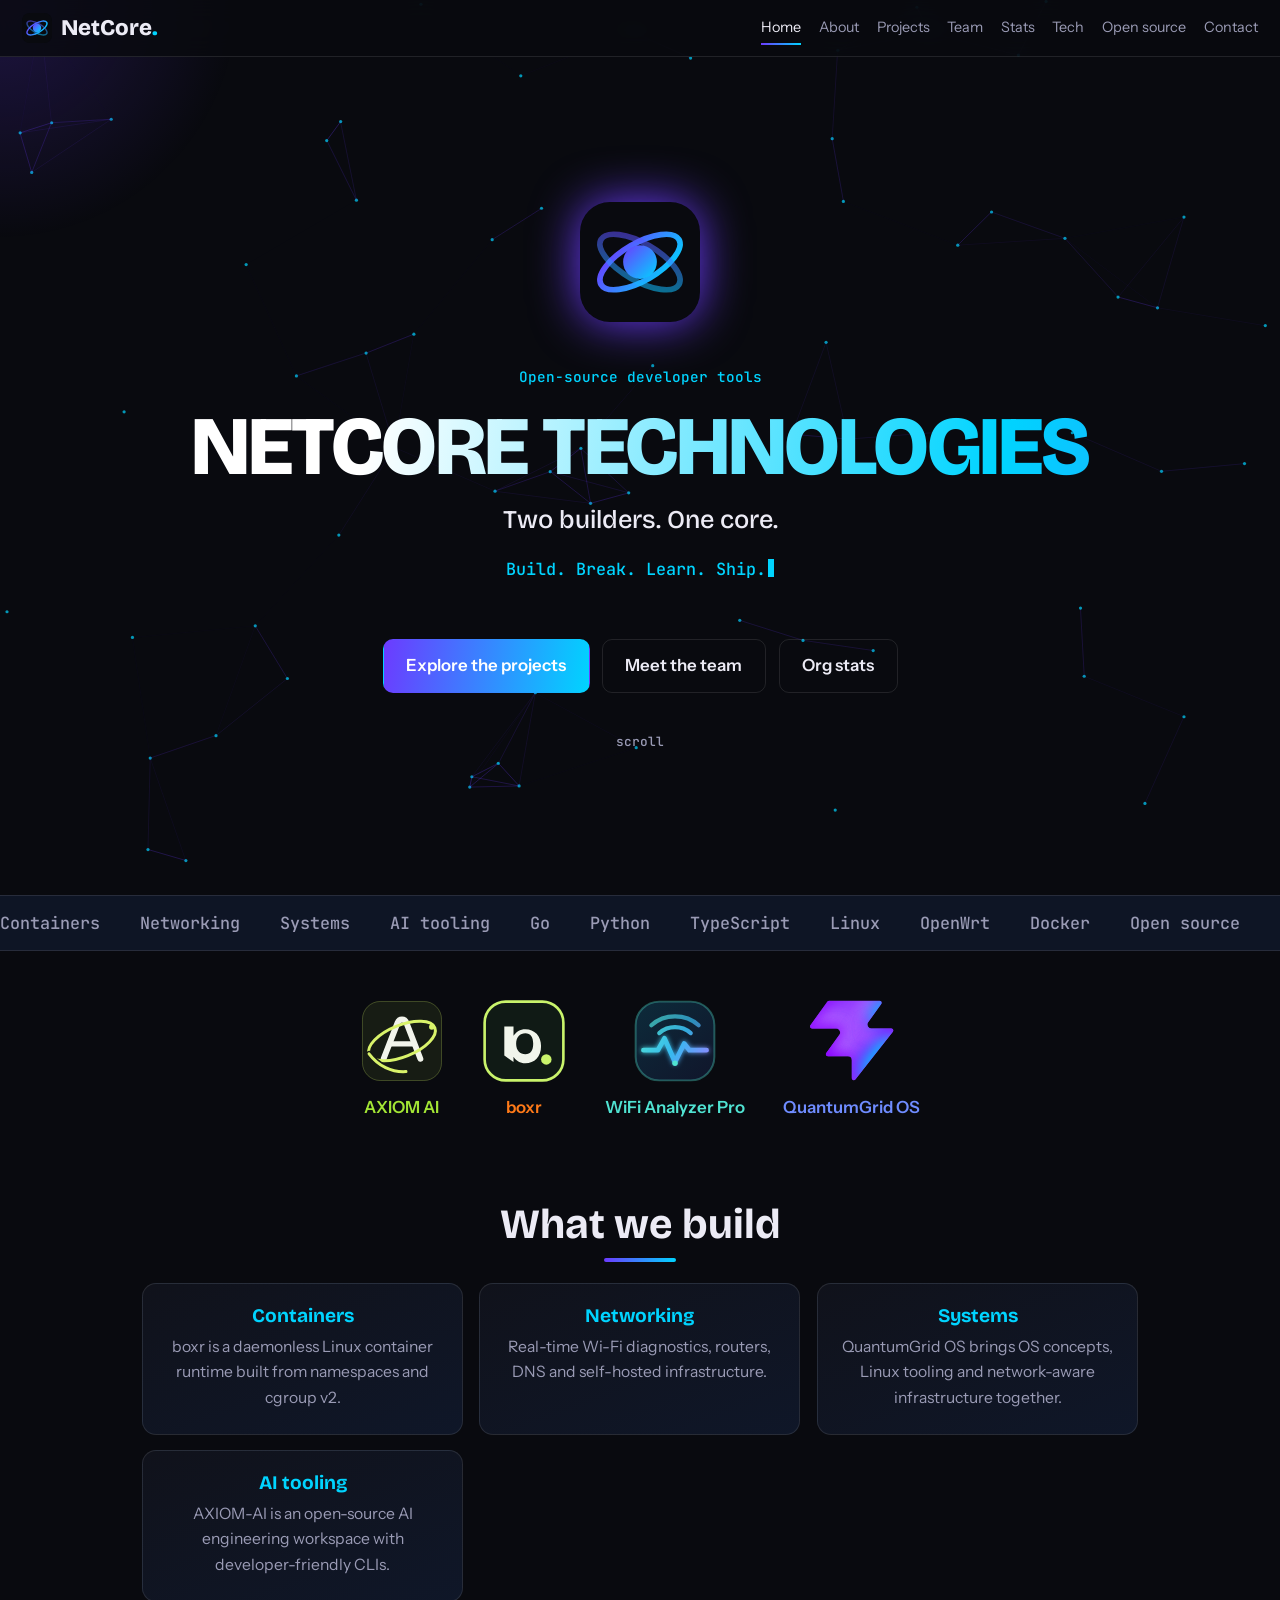
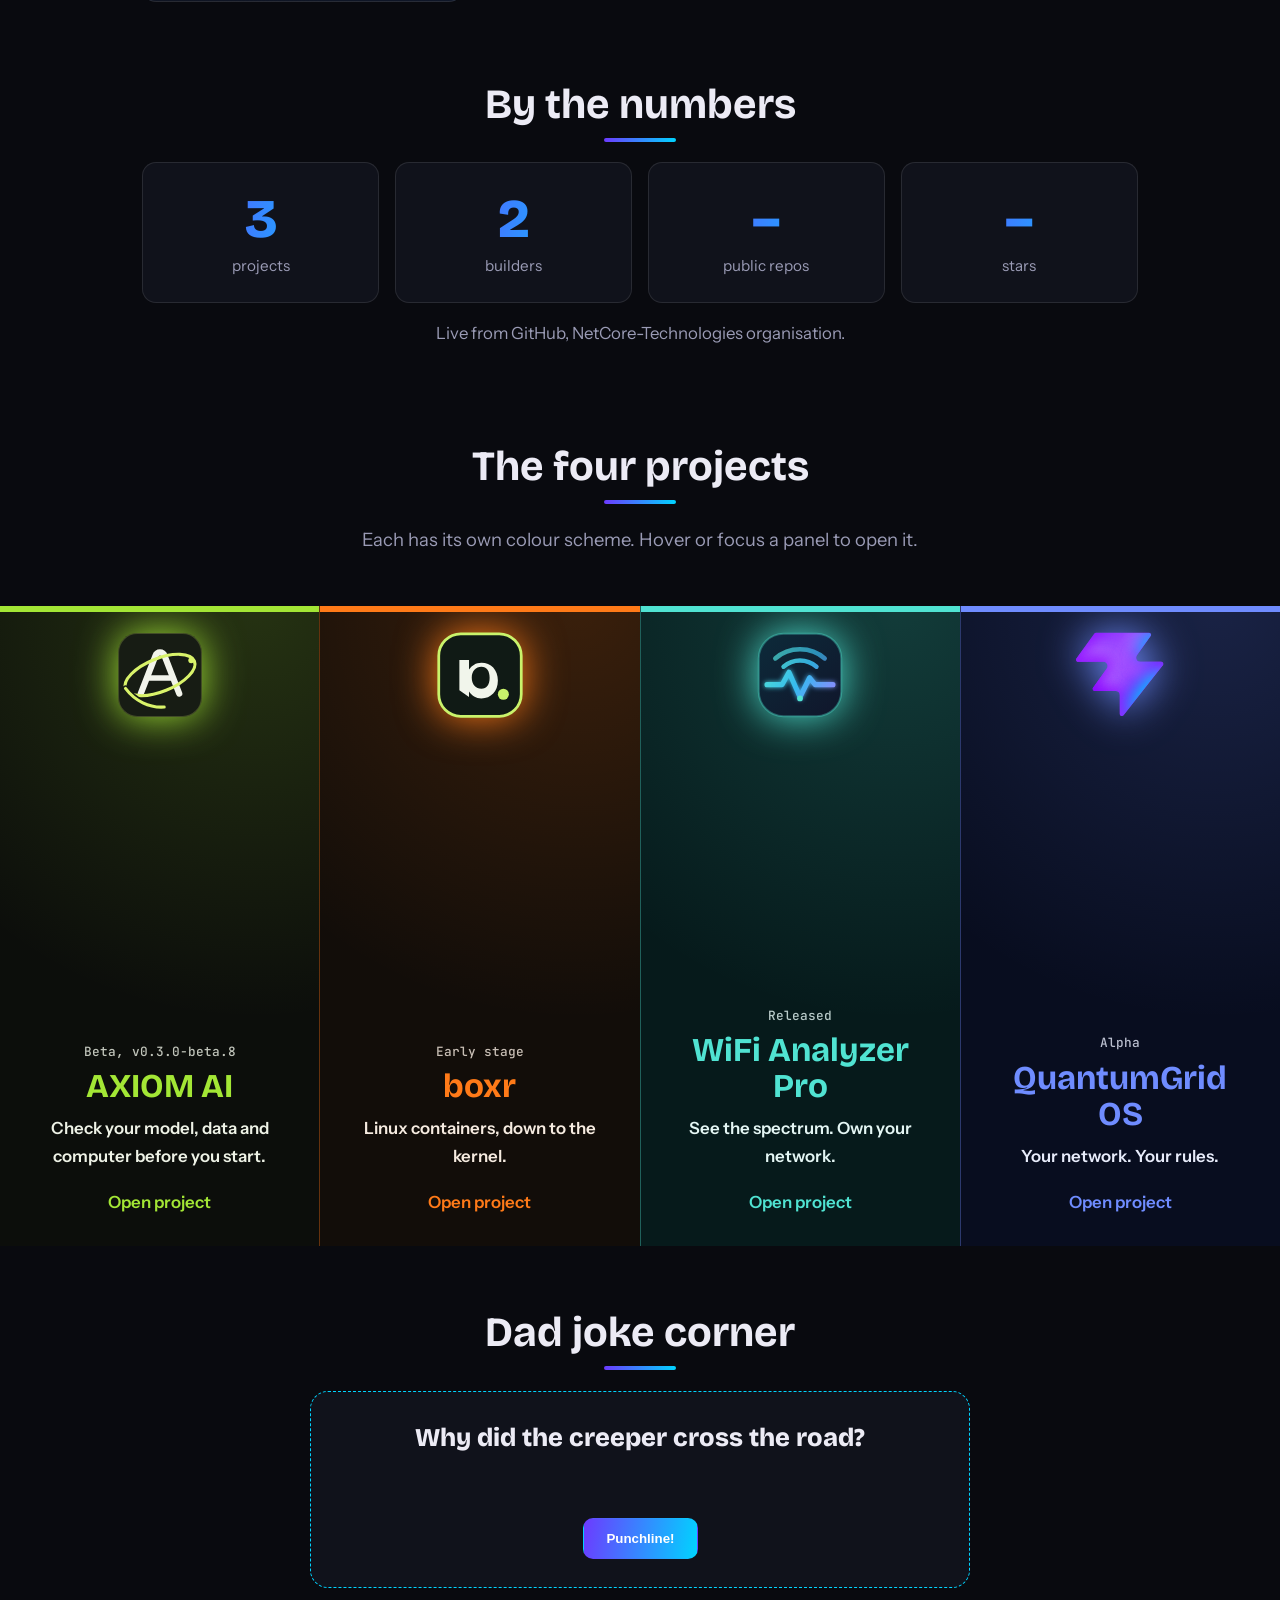
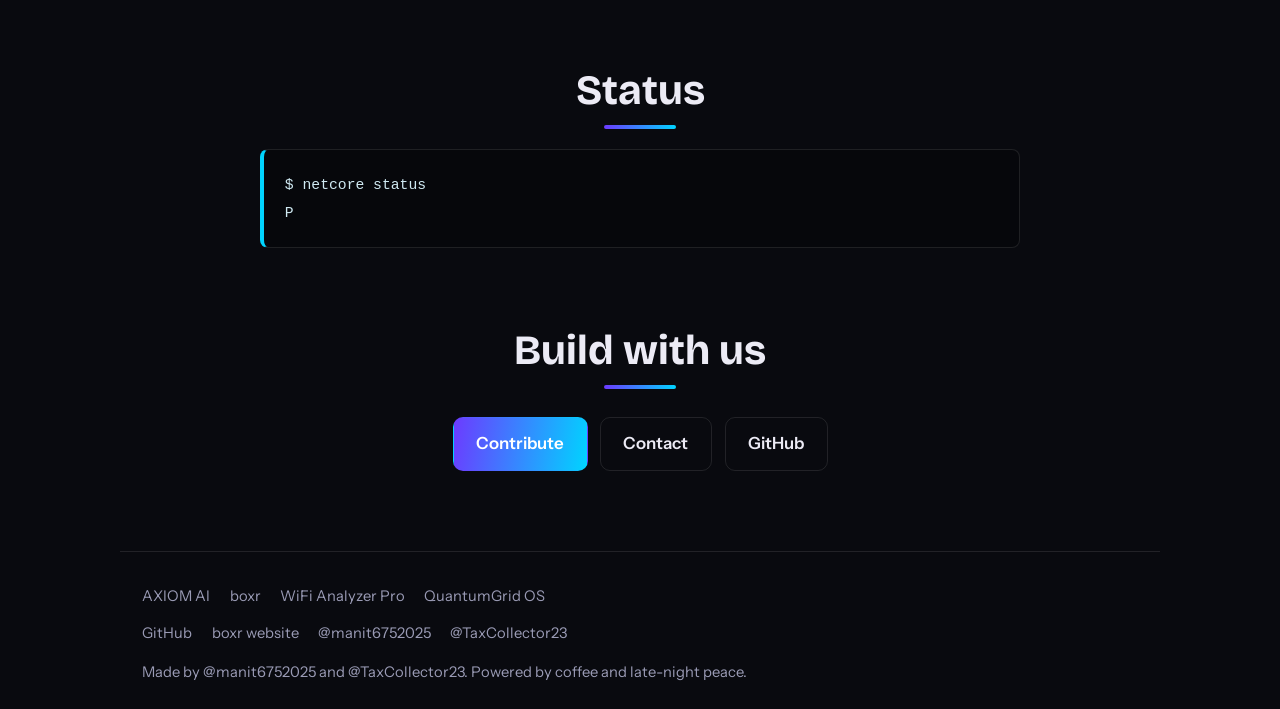
==== index.html @ c90f6499 "Prepare comapny website" ====
<!DOCTYPE html><html lang="en"><head><meta charset="utf-8"><meta name="viewport" content="width=device-width, initial-scale=1"><title>NetCore Technologies | Containers, networking, systems and AI</title><meta name="description" content="NetCore Technologies is a small open-source company building developer tools: boxr, WiFi Analyzer Pro, QuantumGrid OS and AXIOM-AI."><meta name="theme-color" content="#090A0F"><link rel="icon" type="image/svg+xml" href="assets/netcore.svg"><link rel="preconnect" href="https://fonts.googleapis.com"><link rel="preconnect" href="https://fonts.gstatic.com" crossorigin><link href="https://fonts.googleapis.com/css2?family=Bricolage+Grotesque:opsz,wght@12..96,500;12..96,800&amp;family=Instrument+Sans:wght@400;600&amp;family=JetBrains+Mono:wght@500&amp;display=swap" rel="stylesheet"><link rel="stylesheet" href="style.css?v=2"></head><body data-t=""><canvas id="bg" aria-hidden="true"></canvas><div class="glow" aria-hidden="true"></div><div class="bar"></div><header class="nav"><a class="brand" href="index.html"><img class="brandlogo" src="assets/netcore.svg" alt="">NetCore<i>.</i></a><button class="burger" aria-label="Menu" aria-expanded="false"><span></span><span></span></button><nav><a href="index.html" class=on>Home</a><a href="about.html">About</a><a href="projects.html">Projects</a><a href="team.html">Team</a><a href="stats.html">Stats</a><a href="tech.html">Tech</a><a href="open-source.html">Open source</a><a href="contact.html">Contact</a></nav></header><main><section class="hero"><div class="hlogo"><img src="assets/netcore.svg" alt="NetCore Technologies logo" width="120" height="120"><i></i><i></i></div><p class="kick">Open-source developer tools</p><h1 class="glitch long" data-g="NETCORE TECHNOLOGIES">NETCORE TECHNOLOGIES</h1><p class="sub">Two builders. One core.</p><p class="type" id="type" data-lines="Build. Break. Learn. Ship.|Linux containers, down to the kernel|boxr | WiFi Analyzer Pro | QuantumGrid OS | AXIOM-AI|Containers | Networking | Systems | AI|I run on coffee and late-night peace."></p><div class="cta"><a class="btn" href="projects.html">Explore the projects</a><a class="btn ghost" href="team.html">Meet the team</a><a class="btn ghost" href="stats.html">Org stats</a></div><a class="scroll" href="#do">scroll</a></section>
<div class="marq"><div><span>Containers</span><span>Networking</span><span>Systems</span><span>AI tooling</span><span>Go</span><span>Python</span><span>TypeScript</span><span>Linux</span><span>OpenWrt</span><span>Docker</span><span>Open source</span><span>Tested</span><span>Documented</span><span>Honest about limits</span><span>Containers</span><span>Networking</span><span>Systems</span><span>AI tooling</span><span>Go</span><span>Python</span><span>TypeScript</span><span>Linux</span><span>OpenWrt</span><span>Docker</span><span>Open source</span><span>Tested</span><span>Documented</span><span>Honest about limits</span></div></div><div class="logos"><a href="axiom.html"><img src="assets/axiom.svg" alt="" width="84" height="84"><span style="color:#a3e635">AXIOM AI</span></a><a href="boxr.html"><img src="assets/boxr.svg" alt="" width="84" height="84"><span style="color:#ff7a18">boxr</span></a><a href="wifi-analyzer-pro.html"><img src="assets/wifi.svg" alt="" width="84" height="84"><span style="color:#50e3d2">WiFi Analyzer Pro</span></a><a href="quantumgrid-os.html"><img src="assets/quantumgrid.svg" alt="" width="84" height="84"><span style="color:#6f8cff">QuantumGrid OS</span></a></div>
<section id="do" class="wrap sec"><h2>What we build</h2><div class="grid"><a class="card tilt" href="boxr.html"><h3>Containers</h3><p>boxr is a daemonless Linux container runtime built from namespaces and cgroup v2.</p></a><a class="card tilt" href="wifi-analyzer-pro.html"><h3>Networking</h3><p>Real-time Wi-Fi diagnostics, routers, DNS and self-hosted infrastructure.</p></a><a class="card tilt" href="quantumgrid-os.html"><h3>Systems</h3><p>QuantumGrid OS brings OS concepts, Linux tooling and network-aware infrastructure together.</p></a><a class="card tilt" href="axiom.html"><h3>AI tooling</h3><p>AXIOM-AI is an open-source AI engineering workspace with developer-friendly CLIs.</p></a></div></section><section class="wrap sec "><h2>By the numbers</h2><div class="stats"><div class="stat"><b data-count="4">0</b><span>projects</span></div><div class="stat"><b data-count="2">0</b><span>builders</span></div><div class="stat"><b data-live="repos">–</b><span>public repos</span></div><div class="stat"><b data-live="stars">–</b><span>stars</span></div></div><p class="muted">Live from GitHub, NetCore-Technologies organisation.</p></section><section class="wrap sec"><h2>The four projects</h2><p class="lead">Each has its own colour scheme. Hover or focus a panel to open it.</p></section><div class="split"><a class="panel" href="axiom.html" style="--pb:#0c0e0b;--pa:#a3e635;--pi:#eef2e6"><img class="plogo" src="assets/axiom.svg" alt="" width="88" height="88"><span class="pst">Beta, v0.3.0-beta.8</span><h3>AXIOM AI</h3><p class="ptag">Check your model, data and computer before you start.</p><p class="pdesc">Most AI projects fail early for boring reasons: the model doesn’t fit, the dataset has broken rows, or the setup is wrong. AXIOM catches those…</p><span class="pgo">Open project</span></a><a class="panel" href="boxr.html" style="--pb:#120d09;--pa:#ff7a18;--pi:#f6ebe0"><img class="plogo" src="assets/boxr.svg" alt="" width="88" height="88"><span class="pst">Early stage</span><h3>boxr</h3><p class="ptag">Linux containers, down to the kernel.</p><p class="pdesc">A small, daemonless container runtime built from scratch in Go with Linux namespaces, cgroup v2 and OverlayFS. It exists to make the kernel…</p><span class="pgo">Open project</span></a><a class="panel" href="wifi-analyzer-pro.html" style="--pb:#061a1b;--pa:#50e3d2;--pi:#e4f6f4"><img class="plogo" src="assets/wifi.svg" alt="" width="88" height="88"><span class="pst">Released</span><h3>WiFi Analyzer Pro</h3><p class="ptag">See the spectrum. Own your network.</p><p class="pdesc">Local-first Wi-Fi visibility and network diagnostics for engineers, IT teams and power users. A Python backend and React dashboard bring wireless…</p><span class="pgo">Open project</span></a><a class="panel" href="quantumgrid-os.html" style="--pb:#080d1f;--pa:#6f8cff;--pi:#e8ecfb"><img class="plogo" src="assets/quantumgrid.svg" alt="" width="88" height="88"><span class="pst">Alpha</span><h3>QuantumGrid OS</h3><p class="ptag">Your network. Your rules.</p><p class="pdesc">An OpenWrt-based network operating system for Qualcomm routers, first built for the Arcadyan AW1000. It pairs a pinned, reproducible firmware build…</p><span class="pgo">Open project</span></a></div><section class="wrap sec "><h2>Dad joke corner</h2><div class="joke" data-joke><p class="js" aria-live="polite"></p><p class="jp"></p><button class="btn" type="button">Punchline!</button></div></section><section class="wrap sec "><h2>Status</h2><pre class="term" data-term="$ netcore status|Projects             : compiling (boxr, WiFi Analyzer Pro, QuantumGrid OS, AXIOM-AI)|Containers           : namespaces + cgroups|Network curiosity    : 100%|Open-source          : always|Coffee level         : critically important|Sleep                : optional (not recommended)|Deadline camouflage  : enabled|Peace                : still being explored"><code></code></pre></section><section class="wrap sec center"><h2>Build with us</h2><div class="cta"><a class="btn" href="open-source.html">Contribute</a><a class="btn ghost" href="contact.html">Contact</a><a class="btn ghost" href="https://github.com/NetCore-Technologies">GitHub</a></div></section></main><footer class="foot"><div class="fl"><a href="axiom.html">AXIOM AI</a><a href="boxr.html">boxr</a><a href="wifi-analyzer-pro.html">WiFi Analyzer Pro</a><a href="quantumgrid-os.html">QuantumGrid OS</a></div><div class="fl"><a href="https://github.com/NetCore-Technologies">GitHub</a><a href="https://netcore-technologies.github.io/boxr/">boxr website</a><a href="https://github.com/manit6752025">@manit6752025</a><a href="https://github.com/TaxCollector23">@TaxCollector23</a></div><p>Made by @manit6752025 and @TaxCollector23. Powered by coffee and late-night peace.</p></footer><script src="script.js?v=1" defer></script></body></html>
---- style.css ----
:root{--bg:#090A0F;--navy:#14213D;--ink:#ecebf5;--mut:#9a9bb5;--acc:#6C3BFF;--a2:#00D4FF;--panel:#10121b;--line:rgba(255,255,255,.1);--f1:"Bricolage Grotesque",system-ui,sans-serif;--f2:"Instrument Sans",system-ui,sans-serif;--fm:"JetBrains Mono",ui-monospace,monospace;box-sizing:border-box}
body[data-t="axiom"]{--bg:#0c0e0b;--navy:#1b2314;--ink:#eef2e6;--mut:#a3ab96;--acc:#a3e635;--a2:#4d7c0f;--panel:#151912}
body[data-t="boxr"]{--bg:#120d09;--navy:#2a1a0e;--ink:#f6ebe0;--mut:#b5a393;--acc:#ff7a18;--a2:#00add8;--panel:#1d1510}
body[data-t="wifi-analyzer-pro"]{--bg:#061a1b;--navy:#0b3033;--ink:#e4f6f4;--mut:#8fb3b0;--acc:#50e3d2;--a2:#f2c94c;--panel:#0b2527}
body[data-t="quantumgrid-os"]{--bg:#080d1f;--navy:#14213D;--ink:#e8ecfb;--mut:#98a2c8;--acc:#6f8cff;--a2:#00d4ff;--panel:#101936}
*,*::before,*::after{box-sizing:inherit}
html{scroll-behavior:smooth}
body{margin:0;background:var(--bg);color:var(--ink);font:400 1.05rem/1.65 var(--f2);-webkit-font-smoothing:antialiased;overflow-x:hidden}
a{color:inherit}
h1,h2,h3{font-family:var(--f1);line-height:1.08;margin:0}
h2{font-size:clamp(1.8rem,4vw,2.6rem);margin-bottom:1.3rem}
p{max-width:66ch}
main{position:relative;z-index:2}
#bg{position:fixed;inset:0;width:100%;height:100%;z-index:0;pointer-events:none}
.glow{position:fixed;width:520px;height:520px;left:0;top:0;margin:-260px 0 0 -260px;border-radius:50%;background:radial-gradient(circle,color-mix(in srgb,var(--acc) 22%,transparent),transparent 65%);z-index:1;pointer-events:none;transition:transform .12s linear}
.bar{position:fixed;top:0;left:0;height:3px;width:0;z-index:50;background:linear-gradient(90deg,var(--acc),var(--a2))}
.wrap{max-width:1040px;margin:0 auto;padding:4rem 1.4rem 1rem}
.center{text-align:center}
.center p,.center .cta{margin-left:auto;margin-right:auto;justify-content:center}
.nav{position:sticky;top:0;z-index:40;display:flex;justify-content:space-between;align-items:center;padding:.8rem 1.4rem;background:color-mix(in srgb,var(--bg) 82%,transparent);backdrop-filter:blur(12px);border-bottom:1px solid var(--line)}
.brand{font:800 1.4rem var(--f1);text-decoration:none}
.brand i{color:var(--a2);font-style:normal}
.nav nav{display:flex;gap:1.1rem;font-size:.9rem}
.nav nav a{text-decoration:none;color:var(--mut);position:relative;padding:.2rem 0}
.nav nav a::after{content:"";position:absolute;left:0;bottom:-2px;height:2px;width:0;background:linear-gradient(90deg,var(--acc),var(--a2));transition:width .3s}
.nav nav a:hover,.nav nav a.on{color:var(--ink)}
.nav nav a:hover::after,.nav nav a.on::after{width:100%}
.burger{display:none;background:none;border:0;width:40px;height:40px;cursor:pointer;flex-direction:column;justify-content:center;gap:7px;align-items:center}
.burger span{display:block;width:24px;height:2px;background:var(--ink);transition:transform .3s}
.burger[aria-expanded=true] span:first-child{transform:translateY(4.5px) rotate(45deg)}
.burger[aria-expanded=true] span:last-child{transform:translateY(-4.5px) rotate(-45deg)}
a:focus-visible,button:focus-visible{outline:2px solid var(--a2);outline-offset:3px}
.hero{min-height:calc(100vh - 62px);display:flex;flex-direction:column;align-items:center;justify-content:center;text-align:center;padding:3rem 1.4rem;position:relative}
.hero .cta{justify-content:center}
.hero h1{font-size:clamp(2.8rem,11vw,8rem);font-weight:800;letter-spacing:-.03em;background:linear-gradient(100deg,#fff 10%,var(--a2) 45%,var(--acc) 90%);-webkit-background-clip:text;background-clip:text;color:transparent;background-size:200% auto;animation:sheen 6s linear infinite}
@keyframes sheen{to{background-position:-200% center}}
.glitch{position:relative}
.glitch::before,.glitch::after{content:attr(data-g);position:absolute;left:0;top:0;width:100%;background:inherit;-webkit-background-clip:text;background-clip:text;color:transparent;opacity:0}
.glitch::before{animation:gl1 5s infinite;color:var(--a2);-webkit-text-fill-color:var(--a2)}
.glitch::after{animation:gl2 5s infinite;color:var(--acc);-webkit-text-fill-color:var(--acc)}
@keyframes gl1{0%,92%,100%{opacity:0;transform:none}93%{opacity:.8;transform:translate(-4px,2px)}96%{opacity:.8;transform:translate(3px,-2px)}}
@keyframes gl2{0%,92%,100%{opacity:0;transform:none}94%{opacity:.8;transform:translate(4px,-2px)}97%{opacity:.8;transform:translate(-3px,2px)}}
.sub{font:500 clamp(1.1rem,2.4vw,1.6rem) var(--f1);margin:.8rem auto 0}
.kick{font:500 .9rem var(--fm);color:var(--a2);margin:0 0 1rem}
.type{font:500 1.05rem var(--fm);color:var(--a2);min-height:1.8em;margin:1.4rem auto}
.type::after{content:"";display:inline-block;width:.55ch;height:1.1em;margin-left:2px;vertical-align:-.15em;background:var(--a2);animation:blink 1s steps(2) infinite}
@keyframes blink{50%{opacity:0}}
.scroll{margin-top:2.5rem;font:500 .8rem var(--fm);color:var(--mut);text-decoration:none;animation:bob 2s ease-in-out infinite}
@keyframes bob{50%{transform:translateY(8px)}}
.ph{position:relative;max-width:1040px;margin:0 auto;padding:5.5rem 1.4rem 2.5rem;overflow:hidden}
.wave{position:absolute;left:0;right:0;top:0;height:100%;z-index:-1;background:linear-gradient(115deg,transparent 0%,color-mix(in srgb,var(--navy) 90%,transparent) 30%,color-mix(in srgb,var(--acc) 38%,transparent) 65%,color-mix(in srgb,var(--a2) 34%,transparent) 100%);background-size:200% 200%;animation:wv 9s ease-in-out infinite alternate;mask-image:linear-gradient(#000 40%,transparent);-webkit-mask-image:linear-gradient(#000 40%,transparent);border-radius:0 0 40px 40px}
@keyframes wv{to{background-position:100% 100%}}
.ph h1{font-size:clamp(2.6rem,8vw,5.5rem);font-weight:800;letter-spacing:-.035em}
.proj h1{color:var(--acc)}
.ptagline{font:500 clamp(1.3rem,3vw,2rem) var(--f1);margin:.8rem 0 1.2rem}
.lead{color:var(--mut);font-size:1.15rem}
.big{font:800 clamp(1.5rem,4vw,2.6rem)/1.2 var(--f1);max-width:24ch;margin:0 auto;background:linear-gradient(100deg,var(--acc),var(--a2));-webkit-background-clip:text;background-clip:text;color:transparent}
.cta{display:flex;flex-wrap:wrap;gap:.8rem;margin-top:1.8rem}
.btn{display:inline-block;padding:.75rem 1.4rem;border-radius:10px;background:linear-gradient(100deg,var(--acc),var(--a2));color:#fff;font-weight:600;text-decoration:none;border:1px solid transparent;transition:transform .2s,box-shadow .2s}
.proj .btn{color:var(--bg)}
.btn:hover{transform:translateY(-3px);box-shadow:0 10px 30px -8px var(--acc)}
.btn.ghost{background:transparent;color:var(--ink);border-color:var(--line)}
.btn.ghost:hover{border-color:var(--a2);color:var(--a2);box-shadow:none}
.muted{color:var(--mut)}
.grid{display:grid;grid-template-columns:repeat(auto-fit,minmax(240px,1fr));gap:1rem}
.card{display:block;padding:1.4rem;background:linear-gradient(160deg,var(--panel),color-mix(in srgb,var(--navy) 55%,var(--bg)));border:1px solid var(--line);border-radius:14px;text-decoration:none;transition:border-color .3s,box-shadow .3s;transform-style:preserve-3d;will-change:transform}
.card:hover{border-color:var(--a2);box-shadow:0 18px 40px -20px var(--acc)}
.card h3{font-size:1.2rem;margin-bottom:.4rem;color:var(--a2)}
.proj~.sec .card h3{color:var(--acc)}
.card p{margin:0;color:var(--mut);font-size:.98rem}
.chips{display:flex;flex-wrap:wrap;gap:.55rem;padding:0;list-style:none;margin:.6rem 0 1.2rem}
.chips li{padding:.4rem .9rem;border:1px solid var(--line);border-radius:999px;background:var(--panel);font-size:.93rem;transition:border-color .2s,transform .2s}
.chips li:hover{border-color:var(--a2);transform:translateY(-2px)}
.groups{display:grid;grid-template-columns:repeat(auto-fit,minmax(300px,1fr));gap:1.2rem}
.groups h3{font-size:1.1rem;color:var(--a2)}
.icons{max-width:100%}
.marq{overflow:hidden;border-block:1px solid var(--line);background:color-mix(in srgb,var(--navy) 50%,transparent);padding:1rem 0;position:relative;z-index:2}
.marq div{display:flex;gap:2.5rem;width:max-content;animation:mq 32s linear infinite}
.marq span{font:500 1.05rem var(--fm);color:var(--mut);white-space:nowrap}
@keyframes mq{to{transform:translateX(-50%)}}
.stats{display:grid;grid-template-columns:repeat(auto-fit,minmax(170px,1fr));gap:1rem}
.stat{padding:1.4rem;border:1px solid var(--line);border-radius:14px;background:var(--panel);text-align:center}
.stat b{display:block;font:800 clamp(2.2rem,6vw,3.4rem) var(--f1);background:linear-gradient(100deg,var(--acc),var(--a2));-webkit-background-clip:text;background-clip:text;color:transparent}
.stat span{color:var(--mut);font-size:.95rem}
.term,.code{margin:0;padding:1.3rem;background:#06070b;border:1px solid var(--line);border-left:4px solid var(--a2);border-radius:8px;overflow-x:auto;font:500 .92rem/1.75 var(--fm);color:#cfe9f2;min-height:3rem}
.code{border-left-color:var(--acc)}
.split{display:flex;height:min(74vh,640px);min-height:460px;position:relative;z-index:2;margin-top:1rem}
.panel{flex:1;min-width:0;display:flex;flex-direction:column;justify-content:flex-end;gap:.6rem;padding:1.8rem;background:var(--pb);color:var(--pi);text-decoration:none;border-left:1px solid color-mix(in srgb,var(--pa) 35%,transparent);position:relative;overflow:hidden;transition:flex .55s cubic-bezier(.2,.8,.2,1)}
.panel::before{content:"";position:absolute;inset:0;background:radial-gradient(circle at 80% 0,color-mix(in srgb,var(--pa) 28%,transparent),transparent 60%);opacity:.6;transition:opacity .4s}
.panel::after{content:"";position:absolute;left:0;top:0;width:100%;height:6px;background:var(--pa)}
.panel>*{position:relative}
.panel:first-child{border-left:0}
.panel:hover,.panel:focus-visible{flex:2.5}
.panel:hover::before{opacity:1}
.panel h3{font-size:clamp(1.5rem,2.6vw,2.4rem);color:var(--pa)}
.pst{font:500 .8rem var(--fm);opacity:.8}
.ptag{margin:0;font-weight:600}
.pdesc{margin:0;font-size:.95rem;max-height:0;opacity:0;transition:max-height .5s,opacity .5s}
.panel:hover .pdesc,.panel:focus-visible .pdesc{max-height:9rem;opacity:.8}
.pgo{font-weight:600;color:var(--pa)}
.scrollx{overflow-x:auto}
table{width:100%;border-collapse:collapse;font-size:.95rem}
th,td{text-align:left;padding:.8rem;border-bottom:1px solid var(--line)}
th{color:var(--a2);font-family:var(--f1)}
td a{font-weight:600;color:var(--pa);text-decoration:none}
.sw{display:inline-block;width:42px;height:14px;border-radius:7px;background:var(--pa)}
.imgs{display:grid;grid-template-columns:repeat(auto-fit,minmax(300px,1fr));gap:1rem}
.imgs img,.snake{width:100%;border-radius:12px;border:1px solid var(--line);background:var(--panel)}
.snake{margin-top:1rem}
.bds{display:grid;gap:1.2rem}
.bd{display:flex;flex-wrap:wrap;gap:.6rem;align-items:center}
.bd h3{width:100%;font-size:1.1rem}
.pn{display:flex;justify-content:space-between;gap:1rem;flex-wrap:wrap;max-width:1040px;margin:3rem auto 0;padding:0 1.4rem}
.pn a{padding:.9rem 1.3rem;border:1px solid var(--pa);border-radius:10px;color:var(--pa);text-decoration:none;font-weight:600;transition:background .2s}
.pn a:hover{background:color-mix(in srgb,var(--pa) 18%,transparent)}
.foot{position:relative;z-index:2;max-width:1040px;margin:4rem auto 0;padding:2rem 1.4rem 2.5rem;border-top:1px solid var(--line);color:var(--mut);font-size:.92rem}
.fl{display:flex;flex-wrap:wrap;gap:1.2rem;margin-bottom:.8rem}
.fl a{text-decoration:none}
.fl a:hover{color:var(--a2)}
.rv{opacity:0;transform:translateY(28px);transition:opacity .7s cubic-bezier(.2,.8,.2,1),transform .7s cubic-bezier(.2,.8,.2,1);transition-delay:var(--d,0s)}
.rv.in{opacity:1;transform:none}
@media(max-width:1000px){.burger{display:flex}.nav nav{position:absolute;top:100%;left:0;right:0;flex-direction:column;gap:0;background:var(--bg);border-bottom:1px solid var(--line);max-height:0;overflow:hidden;transition:max-height .4s}.nav nav.open{max-height:520px}.nav nav a{padding:.9rem 1.4rem}}
@media(max-width:760px){.split{flex-direction:column;height:auto}.panel{flex:none;min-height:200px;border-left:0;border-top:1px solid var(--line)}.panel:hover,.panel:focus-visible{flex:none}.pdesc{max-height:none;opacity:.8}.glow{display:none}}
@media(prefers-reduced-motion:reduce){*,*::before,*::after{animation:none!important;transition:none!important;scroll-behavior:auto!important}.rv{opacity:1;transform:none}}
.cup{position:relative;width:90px;height:70px;margin:1rem auto 0;z-index:2}
.cup b{position:absolute;bottom:0;left:0;width:70px;height:52px;border-radius:0 0 34px 34px;background:linear-gradient(160deg,var(--acc),var(--a2))}
.cup b::after{content:"";position:absolute;right:-22px;top:10px;width:26px;height:24px;border:6px solid var(--a2);border-left:0;border-radius:0 16px 16px 0}
.cup i{position:absolute;bottom:60px;width:8px;height:34px;border-radius:8px;background:color-mix(in srgb,var(--ink) 55%,transparent);opacity:0;animation:steam 3s ease-in-out infinite}
.cup i:nth-child(1){left:14px}.cup i:nth-child(2){left:32px;animation-delay:.9s}.cup i:nth-child(3){left:50px;animation-delay:1.8s}
@keyframes steam{0%{opacity:0;transform:translateY(10px) scaleY(.6)}40%{opacity:.8}100%{opacity:0;transform:translateY(-30px) scaleY(1.3)}}
.copy{display:inline-flex;flex-direction:column;gap:.2rem;padding:1rem 2rem;border:1px solid var(--a2);border-radius:12px;background:var(--panel);color:var(--ink);font:500 1.3rem var(--fm);cursor:pointer;transition:box-shadow .2s,transform .2s}
.copy:hover{box-shadow:0 12px 34px -12px var(--a2);transform:translateY(-3px)}
.copy small{font-size:.75rem;color:var(--mut)}
@property --ang{syntax:"<angle>";initial-value:0deg;inherits:false}
body{overflow-x:clip}
.ph{overflow:visible;text-align:center}
.ph p,.ph .lead{margin-left:auto;margin-right:auto}
.ph .cta{justify-content:center}
.wave{left:50%;right:auto;width:100vw;margin-left:-50vw;border-radius:0;mask-image:linear-gradient(#000 35%,transparent);-webkit-mask-image:linear-gradient(#000 35%,transparent)}
.sec{text-align:center}
.sec p{margin-left:auto;margin-right:auto}
.sec h2::after{content:"";display:block;width:0;height:4px;margin:.7rem auto 0;border-radius:4px;background:linear-gradient(90deg,var(--acc),var(--a2));transition:width .9s .2s}
.sec h2.in::after{width:72px}
.chips,.bd,.cta{justify-content:center}
.card{position:relative;text-align:center}
.card::before{content:"";position:absolute;inset:-1px;border-radius:15px;padding:1.5px;background:conic-gradient(from var(--ang),transparent 55%,var(--a2),var(--acc),transparent);-webkit-mask:linear-gradient(#000 0 0) content-box,linear-gradient(#000 0 0);-webkit-mask-composite:xor;mask-composite:exclude;opacity:0;transition:opacity .3s;animation:spin 3.5s linear infinite;pointer-events:none}
.card:hover::before{opacity:1}
@keyframes spin{to{--ang:360deg}}
.code,.term{max-width:760px;margin-left:auto;margin-right:auto;text-align:left}
.scrollx{max-width:100%}
.groups{text-align:center}
.nav{max-width:none}
@keyframes float{50%{transform:translateY(-10px) rotate(-2deg)}}
.plogo{position:absolute;top:1.6rem;left:50%;margin-left:-44px;width:88px;height:88px;animation:float 5s ease-in-out infinite;filter:drop-shadow(0 0 20px var(--pa));transition:transform .4s}
.panel:hover .plogo{transform:scale(1.25) rotate(-6deg)}
.panel{text-align:center;align-items:center}
.hlogo{position:relative;width:120px;height:120px;margin:0 auto 1.8rem}
.hlogo img{position:relative;width:100%;height:100%;animation:float 4s ease-in-out infinite;filter:drop-shadow(0 0 24px var(--acc))}
.hlogo i{position:absolute;inset:-6px;border:2px solid var(--acc);border-radius:50%;opacity:0;animation:ring 3s ease-out infinite}
.hlogo i+i{animation-delay:1.5s}
@keyframes ring{from{transform:scale(.8);opacity:.7}to{transform:scale(1.7);opacity:0}}
.logos{position:relative;z-index:2;display:flex;flex-wrap:wrap;justify-content:center;gap:2.4rem;padding:3rem 1.4rem 1rem}
.logos a{display:flex;flex-direction:column;align-items:center;gap:.7rem;text-decoration:none;font-weight:600}
.logos img{width:84px;height:84px;animation:float 5s ease-in-out infinite;transition:transform .3s,filter .3s}
.logos a:nth-child(2) img{animation-delay:-1.2s}.logos a:nth-child(3) img{animation-delay:-2.4s}.logos a:nth-child(4) img{animation-delay:-3.6s}
.logos a:hover img{transform:scale(1.2) rotate(-8deg);filter:drop-shadow(0 0 22px var(--a2))}
.joke{max-width:660px;margin:0 auto;padding:1.8rem;border:1px dashed var(--a2);border-radius:18px;background:var(--panel);text-align:center}
.js{font:800 clamp(1.2rem,3vw,1.6rem)/1.3 var(--f1);margin:0 auto .8rem}
.jp{min-height:1.8em;color:var(--a2);font:500 1.05rem var(--fm);margin:0 auto 1.3rem;opacity:0;transform:translateY(10px) scale(.96);transition:opacity .4s,transform .4s}
.jp.show{opacity:1;transform:none}
.spark{position:fixed;width:8px;height:8px;margin:-4px 0 0 -4px;border-radius:50%;pointer-events:none;z-index:60;animation:spark .9s ease-out forwards}
@keyframes spark{to{transform:translate(var(--dx),var(--dy)) scale(0);opacity:0}}
main{animation:enter .7s ease both}
@keyframes enter{from{opacity:0;transform:translateY(14px)}}
.btn,.copy{will-change:transform}
@media(max-width:1100px){.burger{display:flex}.nav nav{position:absolute;top:100%;left:0;right:0;flex-direction:column;gap:0;background:var(--bg);border-bottom:1px solid var(--line);max-height:0;overflow:hidden;transition:max-height .4s}.nav nav.open{max-height:560px}.nav nav a{padding:.9rem 1.4rem}}
@media(max-width:760px){.plogo{position:static;margin:0 auto}}
.jp.rv,.jp.rv.in{opacity:0;transform:translateY(10px) scale(.96)}
.jp.rv.show{opacity:1;transform:none}
.hlogo{margin-bottom:2.8rem}
.brandlogo{width:30px;height:30px;vertical-align:-8px;margin-right:.55rem}
.avatar{width:132px;height:132px;border-radius:50%;object-fit:cover;border:3px solid var(--a2);box-shadow:0 0 34px -6px var(--acc);margin:0 auto .8rem;display:block;animation:float 5s ease-in-out infinite}
.role{display:inline-block;font:500 .85rem var(--fm);color:var(--bg);background:linear-gradient(100deg,var(--acc),var(--a2));padding:.2rem .8rem;border-radius:999px;margin:.3rem 0 .8rem}
.imgs img.wide{grid-column:1/-1}
.hero h1.long{font-size:clamp(2.2rem,8.4vw,6.2rem)}
.avatar{background:linear-gradient(135deg,var(--acc),var(--a2))}
.hero h1.long{font-size:clamp(2rem,6.6vw,5.2rem)}
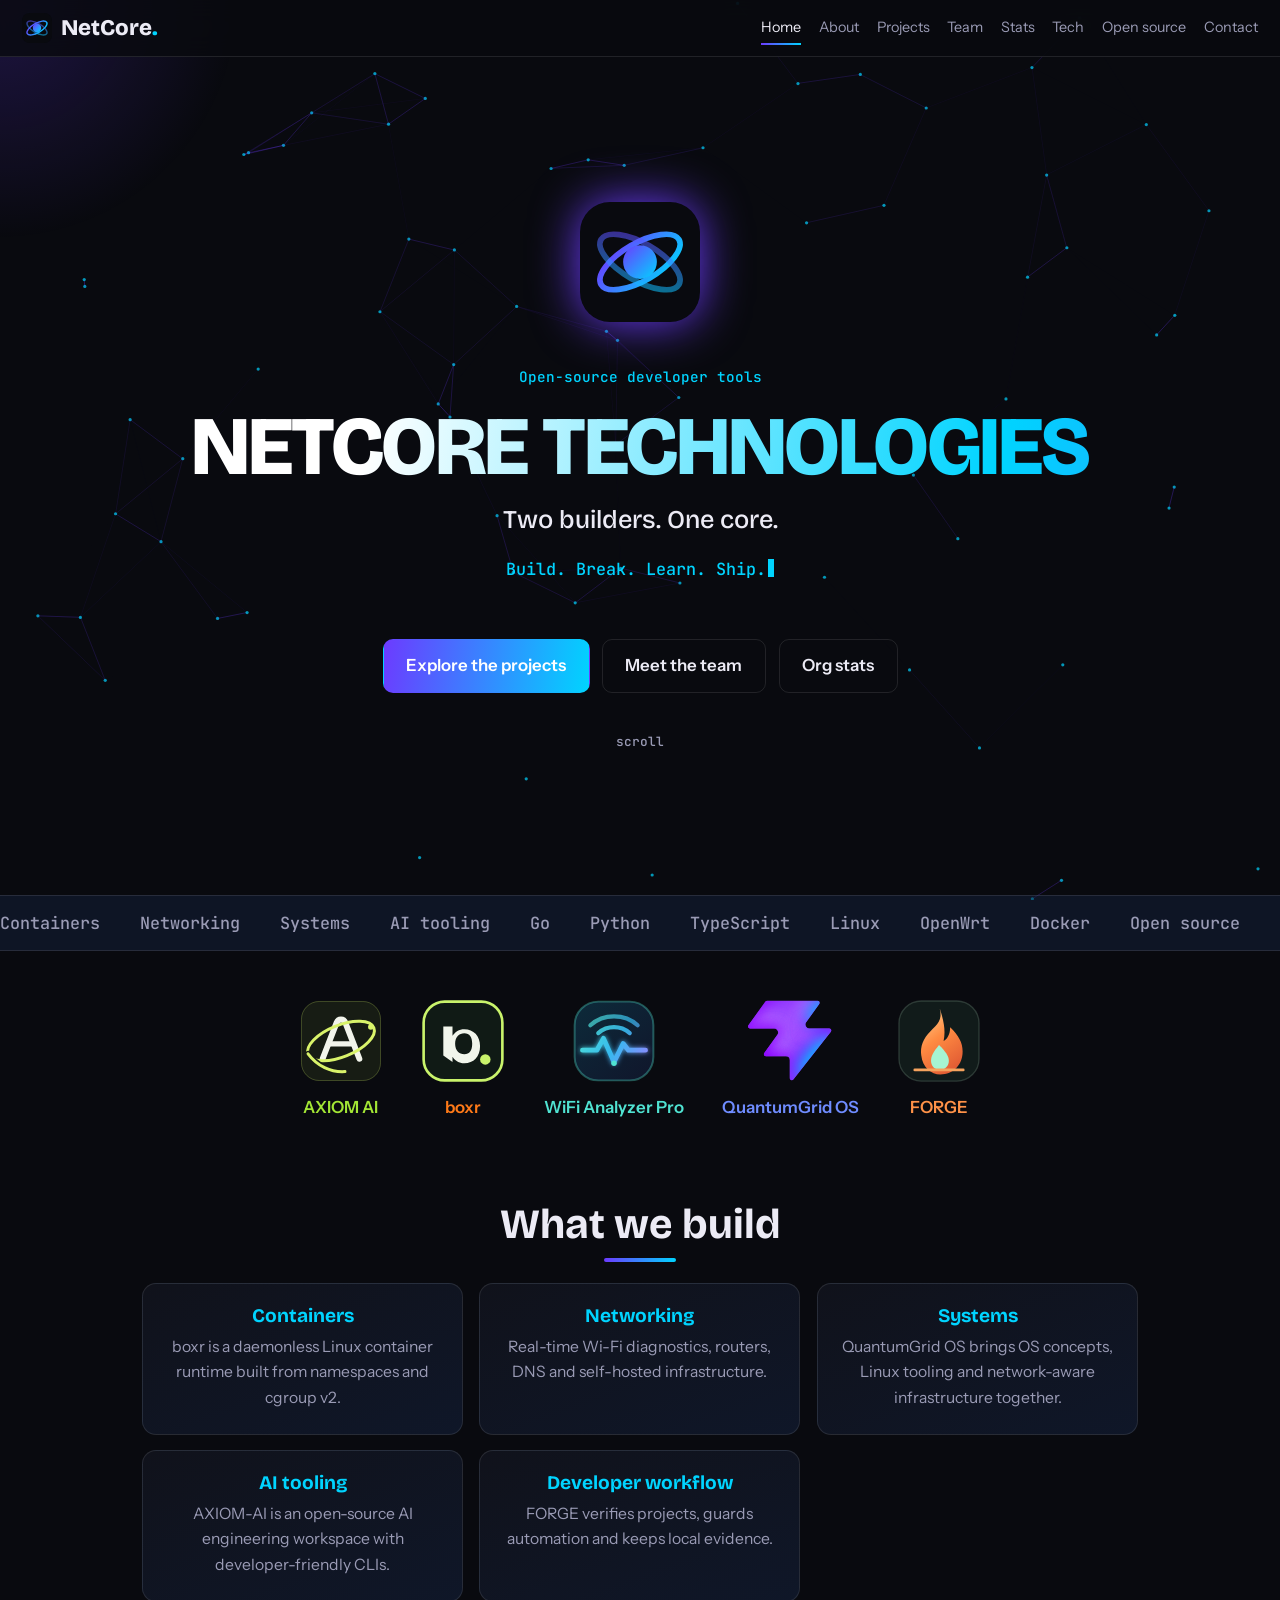
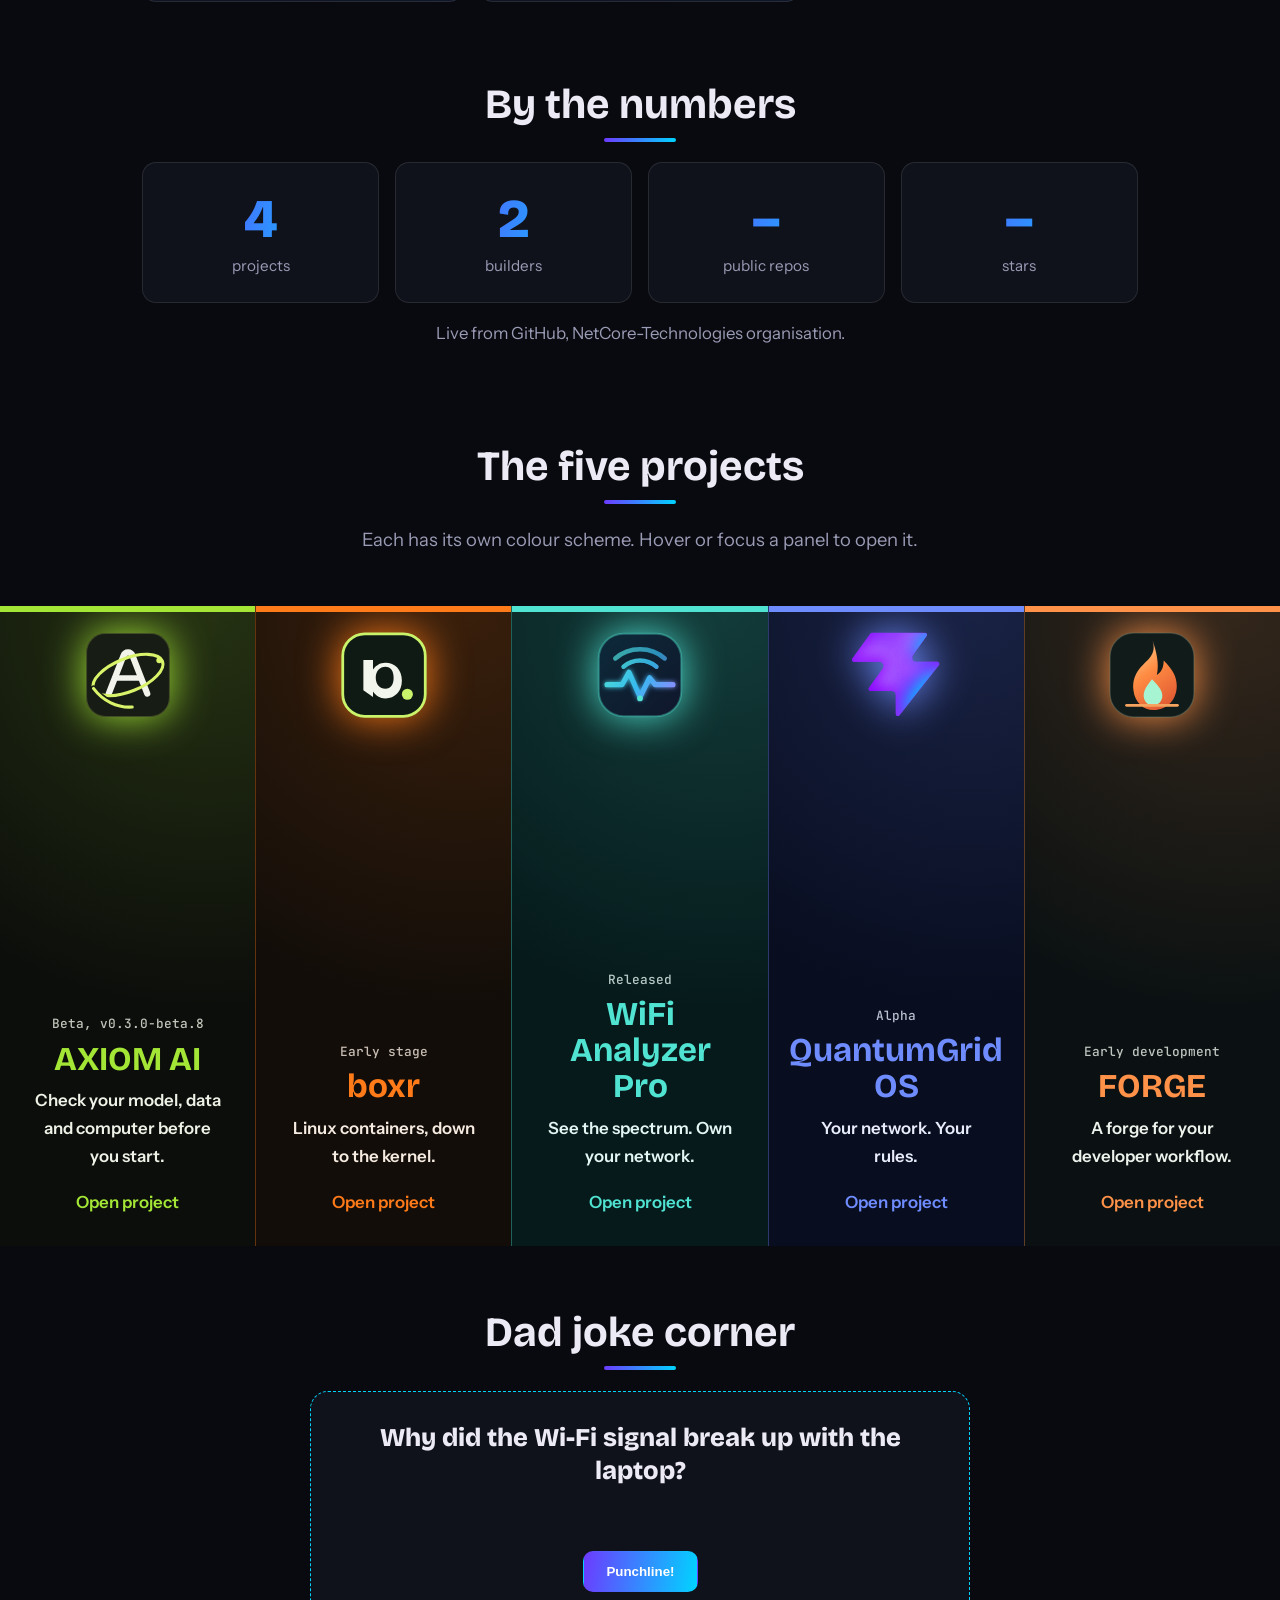
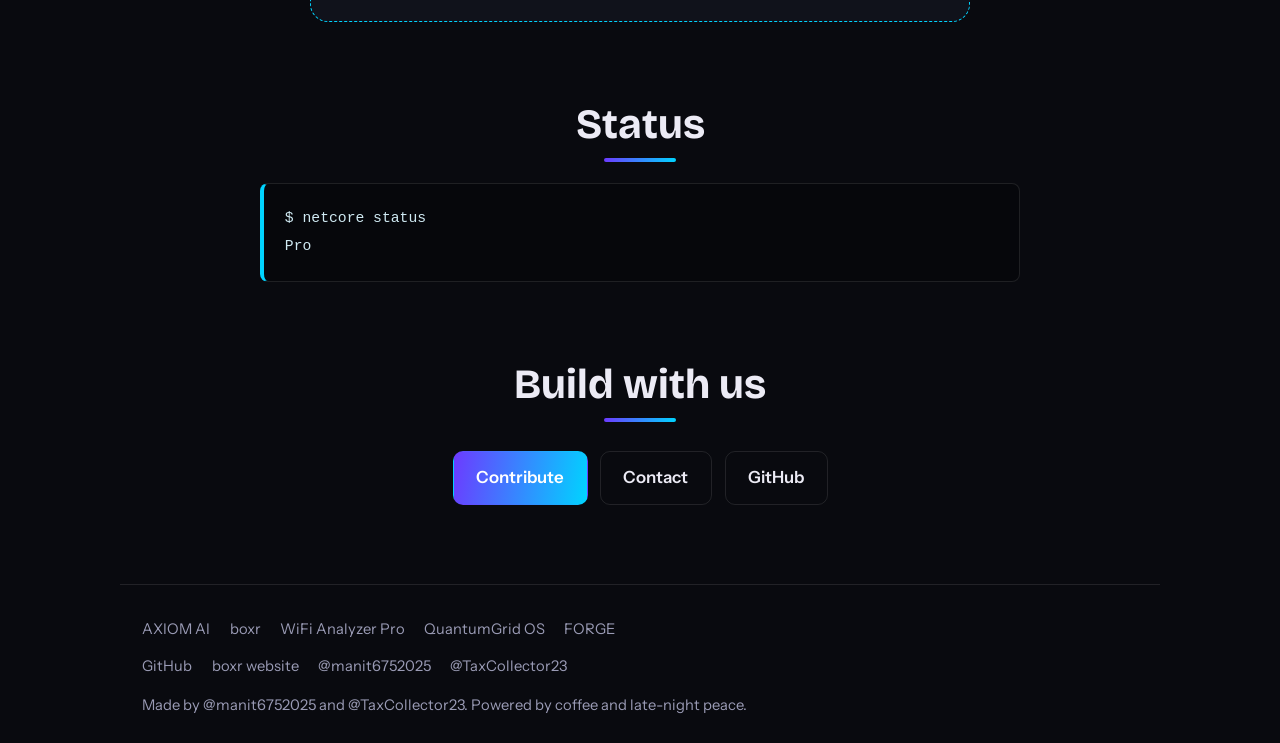
==== commit 3c089808: "Update Website" ====
--- a/index.html
+++ b/index.html
@@ -1,3 +1,3 @@
-<!DOCTYPE html><html lang="en"><head><meta charset="utf-8"><meta name="viewport" content="width=device-width, initial-scale=1"><title>NetCore Technologies | Containers, networking, systems and AI</title><meta name="description" content="NetCore Technologies is a small open-source company building developer tools: boxr, WiFi Analyzer Pro, QuantumGrid OS and AXIOM-AI."><meta name="theme-color" content="#090A0F"><link rel="icon" type="image/svg+xml" href="assets/netcore.svg"><link rel="preconnect" href="https://fonts.googleapis.com"><link rel="preconnect" href="https://fonts.gstatic.com" crossorigin><link href="https://fonts.googleapis.com/css2?family=Bricolage+Grotesque:opsz,wght@12..96,500;12..96,800&amp;family=Instrument+Sans:wght@400;600&amp;family=JetBrains+Mono:wght@500&amp;display=swap" rel="stylesheet"><link rel="stylesheet" href="style.css?v=2"></head><body data-t=""><canvas id="bg" aria-hidden="true"></canvas><div class="glow" aria-hidden="true"></div><div class="bar"></div><header class="nav"><a class="brand" href="index.html"><img class="brandlogo" src="assets/netcore.svg" alt="">NetCore<i>.</i></a><button class="burger" aria-label="Menu" aria-expanded="false"><span></span><span></span></button><nav><a href="index.html" class=on>Home</a><a href="about.html">About</a><a href="projects.html">Projects</a><a href="team.html">Team</a><a href="stats.html">Stats</a><a href="tech.html">Tech</a><a href="open-source.html">Open source</a><a href="contact.html">Contact</a></nav></header><main><section class="hero"><div class="hlogo"><img src="assets/netcore.svg" alt="NetCore Technologies logo" width="120" height="120"><i></i><i></i></div><p class="kick">Open-source developer tools</p><h1 class="glitch long" data-g="NETCORE TECHNOLOGIES">NETCORE TECHNOLOGIES</h1><p class="sub">Two builders. One core.</p><p class="type" id="type" data-lines="Build. Break. Learn. Ship.|Linux containers, down to the kernel|boxr | WiFi Analyzer Pro | QuantumGrid OS | AXIOM-AI|Containers | Networking | Systems | AI|I run on coffee and late-night peace."></p><div class="cta"><a class="btn" href="projects.html">Explore the projects</a><a class="btn ghost" href="team.html">Meet the team</a><a class="btn ghost" href="stats.html">Org stats</a></div><a class="scroll" href="#do">scroll</a></section>
-<div class="marq"><div><span>Containers</span><span>Networking</span><span>Systems</span><span>AI tooling</span><span>Go</span><span>Python</span><span>TypeScript</span><span>Linux</span><span>OpenWrt</span><span>Docker</span><span>Open source</span><span>Tested</span><span>Documented</span><span>Honest about limits</span><span>Containers</span><span>Networking</span><span>Systems</span><span>AI tooling</span><span>Go</span><span>Python</span><span>TypeScript</span><span>Linux</span><span>OpenWrt</span><span>Docker</span><span>Open source</span><span>Tested</span><span>Documented</span><span>Honest about limits</span></div></div><div class="logos"><a href="axiom.html"><img src="assets/axiom.svg" alt="" width="84" height="84"><span style="color:#a3e635">AXIOM AI</span></a><a href="boxr.html"><img src="assets/boxr.svg" alt="" width="84" height="84"><span style="color:#ff7a18">boxr</span></a><a href="wifi-analyzer-pro.html"><img src="assets/wifi.svg" alt="" width="84" height="84"><span style="color:#50e3d2">WiFi Analyzer Pro</span></a><a href="quantumgrid-os.html"><img src="assets/quantumgrid.svg" alt="" width="84" height="84"><span style="color:#6f8cff">QuantumGrid OS</span></a></div>
-<section id="do" class="wrap sec"><h2>What we build</h2><div class="grid"><a class="card tilt" href="boxr.html"><h3>Containers</h3><p>boxr is a daemonless Linux container runtime built from namespaces and cgroup v2.</p></a><a class="card tilt" href="wifi-analyzer-pro.html"><h3>Networking</h3><p>Real-time Wi-Fi diagnostics, routers, DNS and self-hosted infrastructure.</p></a><a class="card tilt" href="quantumgrid-os.html"><h3>Systems</h3><p>QuantumGrid OS brings OS concepts, Linux tooling and network-aware infrastructure together.</p></a><a class="card tilt" href="axiom.html"><h3>AI tooling</h3><p>AXIOM-AI is an open-source AI engineering workspace with developer-friendly CLIs.</p></a></div></section><section class="wrap sec "><h2>By the numbers</h2><div class="stats"><div class="stat"><b data-count="4">0</b><span>projects</span></div><div class="stat"><b data-count="2">0</b><span>builders</span></div><div class="stat"><b data-live="repos">–</b><span>public repos</span></div><div class="stat"><b data-live="stars">–</b><span>stars</span></div></div><p class="muted">Live from GitHub, NetCore-Technologies organisation.</p></section><section class="wrap sec"><h2>The four projects</h2><p class="lead">Each has its own colour scheme. Hover or focus a panel to open it.</p></section><div class="split"><a class="panel" href="axiom.html" style="--pb:#0c0e0b;--pa:#a3e635;--pi:#eef2e6"><img class="plogo" src="assets/axiom.svg" alt="" width="88" height="88"><span class="pst">Beta, v0.3.0-beta.8</span><h3>AXIOM AI</h3><p class="ptag">Check your model, data and computer before you start.</p><p class="pdesc">Most AI projects fail early for boring reasons: the model doesn’t fit, the dataset has broken rows, or the setup is wrong. AXIOM catches those…</p><span class="pgo">Open project</span></a><a class="panel" href="boxr.html" style="--pb:#120d09;--pa:#ff7a18;--pi:#f6ebe0"><img class="plogo" src="assets/boxr.svg" alt="" width="88" height="88"><span class="pst">Early stage</span><h3>boxr</h3><p class="ptag">Linux containers, down to the kernel.</p><p class="pdesc">A small, daemonless container runtime built from scratch in Go with Linux namespaces, cgroup v2 and OverlayFS. It exists to make the kernel…</p><span class="pgo">Open project</span></a><a class="panel" href="wifi-analyzer-pro.html" style="--pb:#061a1b;--pa:#50e3d2;--pi:#e4f6f4"><img class="plogo" src="assets/wifi.svg" alt="" width="88" height="88"><span class="pst">Released</span><h3>WiFi Analyzer Pro</h3><p class="ptag">See the spectrum. Own your network.</p><p class="pdesc">Local-first Wi-Fi visibility and network diagnostics for engineers, IT teams and power users. A Python backend and React dashboard bring wireless…</p><span class="pgo">Open project</span></a><a class="panel" href="quantumgrid-os.html" style="--pb:#080d1f;--pa:#6f8cff;--pi:#e8ecfb"><img class="plogo" src="assets/quantumgrid.svg" alt="" width="88" height="88"><span class="pst">Alpha</span><h3>QuantumGrid OS</h3><p class="ptag">Your network. Your rules.</p><p class="pdesc">An OpenWrt-based network operating system for Qualcomm routers, first built for the Arcadyan AW1000. It pairs a pinned, reproducible firmware build…</p><span class="pgo">Open project</span></a></div><section class="wrap sec "><h2>Dad joke corner</h2><div class="joke" data-joke><p class="js" aria-live="polite"></p><p class="jp"></p><button class="btn" type="button">Punchline!</button></div></section><section class="wrap sec "><h2>Status</h2><pre class="term" data-term="$ netcore status|Projects             : compiling (boxr, WiFi Analyzer Pro, QuantumGrid OS, AXIOM-AI)|Containers           : namespaces + cgroups|Network curiosity    : 100%|Open-source          : always|Coffee level         : critically important|Sleep                : optional (not recommended)|Deadline camouflage  : enabled|Peace                : still being explored"><code></code></pre></section><section class="wrap sec center"><h2>Build with us</h2><div class="cta"><a class="btn" href="open-source.html">Contribute</a><a class="btn ghost" href="contact.html">Contact</a><a class="btn ghost" href="https://github.com/NetCore-Technologies">GitHub</a></div></section></main><footer class="foot"><div class="fl"><a href="axiom.html">AXIOM AI</a><a href="boxr.html">boxr</a><a href="wifi-analyzer-pro.html">WiFi Analyzer Pro</a><a href="quantumgrid-os.html">QuantumGrid OS</a></div><div class="fl"><a href="https://github.com/NetCore-Technologies">GitHub</a><a href="https://netcore-technologies.github.io/boxr/">boxr website</a><a href="https://github.com/manit6752025">@manit6752025</a><a href="https://github.com/TaxCollector23">@TaxCollector23</a></div><p>Made by @manit6752025 and @TaxCollector23. Powered by coffee and late-night peace.</p></footer><script src="script.js?v=1" defer></script></body></html>+<!DOCTYPE html><html lang="en"><head><meta charset="utf-8"><meta name="viewport" content="width=device-width, initial-scale=1"><title>NetCore Technologies | Containers, networking, systems and AI</title><meta name="description" content="NetCore Technologies is a small open-source company building developer tools: boxr, WiFi Analyzer Pro, QuantumGrid OS and AXIOM-AI."><meta name="theme-color" content="#090A0F"><link rel="icon" type="image/svg+xml" href="assets/netcore.svg"><link rel="preconnect" href="https://fonts.googleapis.com"><link rel="preconnect" href="https://fonts.gstatic.com" crossorigin><link href="https://fonts.googleapis.com/css2?family=Bricolage+Grotesque:opsz,wght@12..96,500;12..96,800&amp;family=Instrument+Sans:wght@400;600&amp;family=JetBrains+Mono:wght@500&amp;display=swap" rel="stylesheet"><link rel="stylesheet" href="style.css?v=forge1"></head><body data-t=""><canvas id="bg" aria-hidden="true"></canvas><div class="glow" aria-hidden="true"></div><div class="bar"></div><header class="nav"><a class="brand" href="index.html"><img class="brandlogo" src="assets/netcore.svg" alt="">NetCore<i>.</i></a><button class="burger" aria-label="Menu" aria-expanded="false"><span></span><span></span></button><nav><a href="index.html" class=on>Home</a><a href="about.html">About</a><a href="projects.html">Projects</a><a href="team.html">Team</a><a href="stats.html">Stats</a><a href="tech.html">Tech</a><a href="open-source.html">Open source</a><a href="contact.html">Contact</a></nav></header><main><section class="hero"><div class="hlogo"><img src="assets/netcore.svg" alt="NetCore Technologies logo" width="120" height="120"><i></i><i></i></div><p class="kick">Open-source developer tools</p><h1 class="glitch long" data-g="NETCORE TECHNOLOGIES">NETCORE TECHNOLOGIES</h1><p class="sub">Two builders. One core.</p><p class="type" id="type" data-lines="Build. Break. Learn. Ship.|Linux containers, down to the kernel|boxr | WiFi Analyzer Pro | QuantumGrid OS | AXIOM-AI | FORGE|Containers | Networking | Systems | AI|I run on coffee and late-night peace."></p><div class="cta"><a class="btn" href="projects.html">Explore the projects</a><a class="btn ghost" href="team.html">Meet the team</a><a class="btn ghost" href="stats.html">Org stats</a></div><a class="scroll" href="#do">scroll</a></section>
+<div class="marq"><div><span>Containers</span><span>Networking</span><span>Systems</span><span>AI tooling</span><span>Go</span><span>Python</span><span>TypeScript</span><span>Linux</span><span>OpenWrt</span><span>Docker</span><span>Open source</span><span>Tested</span><span>Documented</span><span>Honest about limits</span><span>Containers</span><span>Networking</span><span>Systems</span><span>AI tooling</span><span>Go</span><span>Python</span><span>TypeScript</span><span>Linux</span><span>OpenWrt</span><span>Docker</span><span>Open source</span><span>Tested</span><span>Documented</span><span>Honest about limits</span></div></div><div class="logos"><a href="axiom.html"><img src="assets/axiom.svg" alt="" width="84" height="84"><span style="color:#a3e635">AXIOM AI</span></a><a href="boxr.html"><img src="assets/boxr.svg" alt="" width="84" height="84"><span style="color:#ff7a18">boxr</span></a><a href="wifi-analyzer-pro.html"><img src="assets/wifi.svg" alt="" width="84" height="84"><span style="color:#50e3d2">WiFi Analyzer Pro</span></a><a href="quantumgrid-os.html"><img src="assets/quantumgrid.svg" alt="" width="84" height="84"><span style="color:#6f8cff">QuantumGrid OS</span></a><a href="forge.html"><img src="assets/forge.svg" alt="" width="84" height="84"><span style="color:#ff9248">FORGE</span></a></div>
+<section id="do" class="wrap sec"><h2>What we build</h2><div class="grid"><a class="card tilt" href="boxr.html"><h3>Containers</h3><p>boxr is a daemonless Linux container runtime built from namespaces and cgroup v2.</p></a><a class="card tilt" href="wifi-analyzer-pro.html"><h3>Networking</h3><p>Real-time Wi-Fi diagnostics, routers, DNS and self-hosted infrastructure.</p></a><a class="card tilt" href="quantumgrid-os.html"><h3>Systems</h3><p>QuantumGrid OS brings OS concepts, Linux tooling and network-aware infrastructure together.</p></a><a class="card tilt" href="axiom.html"><h3>AI tooling</h3><p>AXIOM-AI is an open-source AI engineering workspace with developer-friendly CLIs.</p></a><a class="card tilt" href="forge.html"><h3>Developer workflow</h3><p>FORGE verifies projects, guards automation and keeps local evidence.</p></a></div></section><section class="wrap sec "><h2>By the numbers</h2><div class="stats"><div class="stat"><b data-count="5">0</b><span>projects</span></div><div class="stat"><b data-count="2">0</b><span>builders</span></div><div class="stat"><b data-live="repos">–</b><span>public repos</span></div><div class="stat"><b data-live="stars">–</b><span>stars</span></div></div><p class="muted">Live from GitHub, NetCore-Technologies organisation.</p></section><section class="wrap sec"><h2>The five projects</h2><p class="lead">Each has its own colour scheme. Hover or focus a panel to open it.</p></section><div class="split"><a class="panel" href="axiom.html" style="--pb:#0c0e0b;--pa:#a3e635;--pi:#eef2e6"><img class="plogo" src="assets/axiom.svg" alt="" width="88" height="88"><span class="pst">Beta, v0.3.0-beta.8</span><h3>AXIOM AI</h3><p class="ptag">Check your model, data and computer before you start.</p><p class="pdesc">Most AI projects fail early for boring reasons: the model doesn’t fit, the dataset has broken rows, or the setup is wrong. AXIOM catches those…</p><span class="pgo">Open project</span></a><a class="panel" href="boxr.html" style="--pb:#120d09;--pa:#ff7a18;--pi:#f6ebe0"><img class="plogo" src="assets/boxr.svg" alt="" width="88" height="88"><span class="pst">Early stage</span><h3>boxr</h3><p class="ptag">Linux containers, down to the kernel.</p><p class="pdesc">A small, daemonless container runtime built from scratch in Go with Linux namespaces, cgroup v2 and OverlayFS. It exists to make the kernel…</p><span class="pgo">Open project</span></a><a class="panel" href="wifi-analyzer-pro.html" style="--pb:#061a1b;--pa:#50e3d2;--pi:#e4f6f4"><img class="plogo" src="assets/wifi.svg" alt="" width="88" height="88"><span class="pst">Released</span><h3>WiFi Analyzer Pro</h3><p class="ptag">See the spectrum. Own your network.</p><p class="pdesc">Local-first Wi-Fi visibility and network diagnostics for engineers, IT teams and power users. A Python backend and React dashboard bring wireless…</p><span class="pgo">Open project</span></a><a class="panel" href="quantumgrid-os.html" style="--pb:#080d1f;--pa:#6f8cff;--pi:#e8ecfb"><img class="plogo" src="assets/quantumgrid.svg" alt="" width="88" height="88"><span class="pst">Alpha</span><h3>QuantumGrid OS</h3><p class="ptag">Your network. Your rules.</p><p class="pdesc">An OpenWrt-based network operating system for Qualcomm routers, first built for the Arcadyan AW1000. It pairs a pinned, reproducible firmware build…</p><span class="pgo">Open project</span></a><a class="panel" href="forge.html" style="--pb:#0b1112;--pa:#ff9248;--pi:#edf2ec"><img class="plogo" src="assets/forge.svg" alt="" width="88" height="88"><span class="pst">Early development</span><h3>FORGE</h3><p class="ptag">A forge for your developer workflow.</p><p class="pdesc">A local-first developer workbench for small teams and maintainers who want dependable project checks, visible repository health and clearer…</p><span class="pgo">Open project</span></a></div><section class="wrap sec "><h2>Dad joke corner</h2><div class="joke" data-joke><p class="js" aria-live="polite"></p><p class="jp"></p><button class="btn" type="button">Punchline!</button></div></section><section class="wrap sec "><h2>Status</h2><pre class="term" data-term="$ netcore status|Projects             : compiling (boxr, WiFi Analyzer Pro, QuantumGrid OS, AXIOM-AI)|Containers           : namespaces + cgroups|Network curiosity    : 100%|Open-source          : always|Coffee level         : critically important|Sleep                : optional (not recommended)|Deadline camouflage  : enabled|Peace                : still being explored"><code></code></pre></section><section class="wrap sec center"><h2>Build with us</h2><div class="cta"><a class="btn" href="open-source.html">Contribute</a><a class="btn ghost" href="contact.html">Contact</a><a class="btn ghost" href="https://github.com/NetCore-Technologies">GitHub</a></div></section></main><footer class="foot"><div class="fl"><a href="axiom.html">AXIOM AI</a><a href="boxr.html">boxr</a><a href="wifi-analyzer-pro.html">WiFi Analyzer Pro</a><a href="quantumgrid-os.html">QuantumGrid OS</a><a href="forge.html">FORGE</a></div><div class="fl"><a href="https://github.com/NetCore-Technologies">GitHub</a><a href="https://netcore-technologies.github.io/boxr/">boxr website</a><a href="https://github.com/manit6752025">@manit6752025</a><a href="https://github.com/TaxCollector23">@TaxCollector23</a></div><p>Made by @manit6752025 and @TaxCollector23. Powered by coffee and late-night peace.</p></footer><script src="script.js?v=1" defer></script></body></html>
--- a/style.css
+++ b/style.css
@@ -185,3 +185,6 @@
 .hero h1.long{font-size:clamp(2.2rem,8.4vw,6.2rem)}
 .avatar{background:linear-gradient(135deg,var(--acc),var(--a2))}
 .hero h1.long{font-size:clamp(2rem,6.6vw,5.2rem)}
+
+body[data-t="forge"]{--bg:#0b1112;--navy:#14201e;--ink:#edf2ec;--mut:#a2b0a8;--acc:#ff9248;--a2:#75d8bd;--panel:#101a19}
+.logos a:nth-child(5) img{animation-delay:-4.8s}
